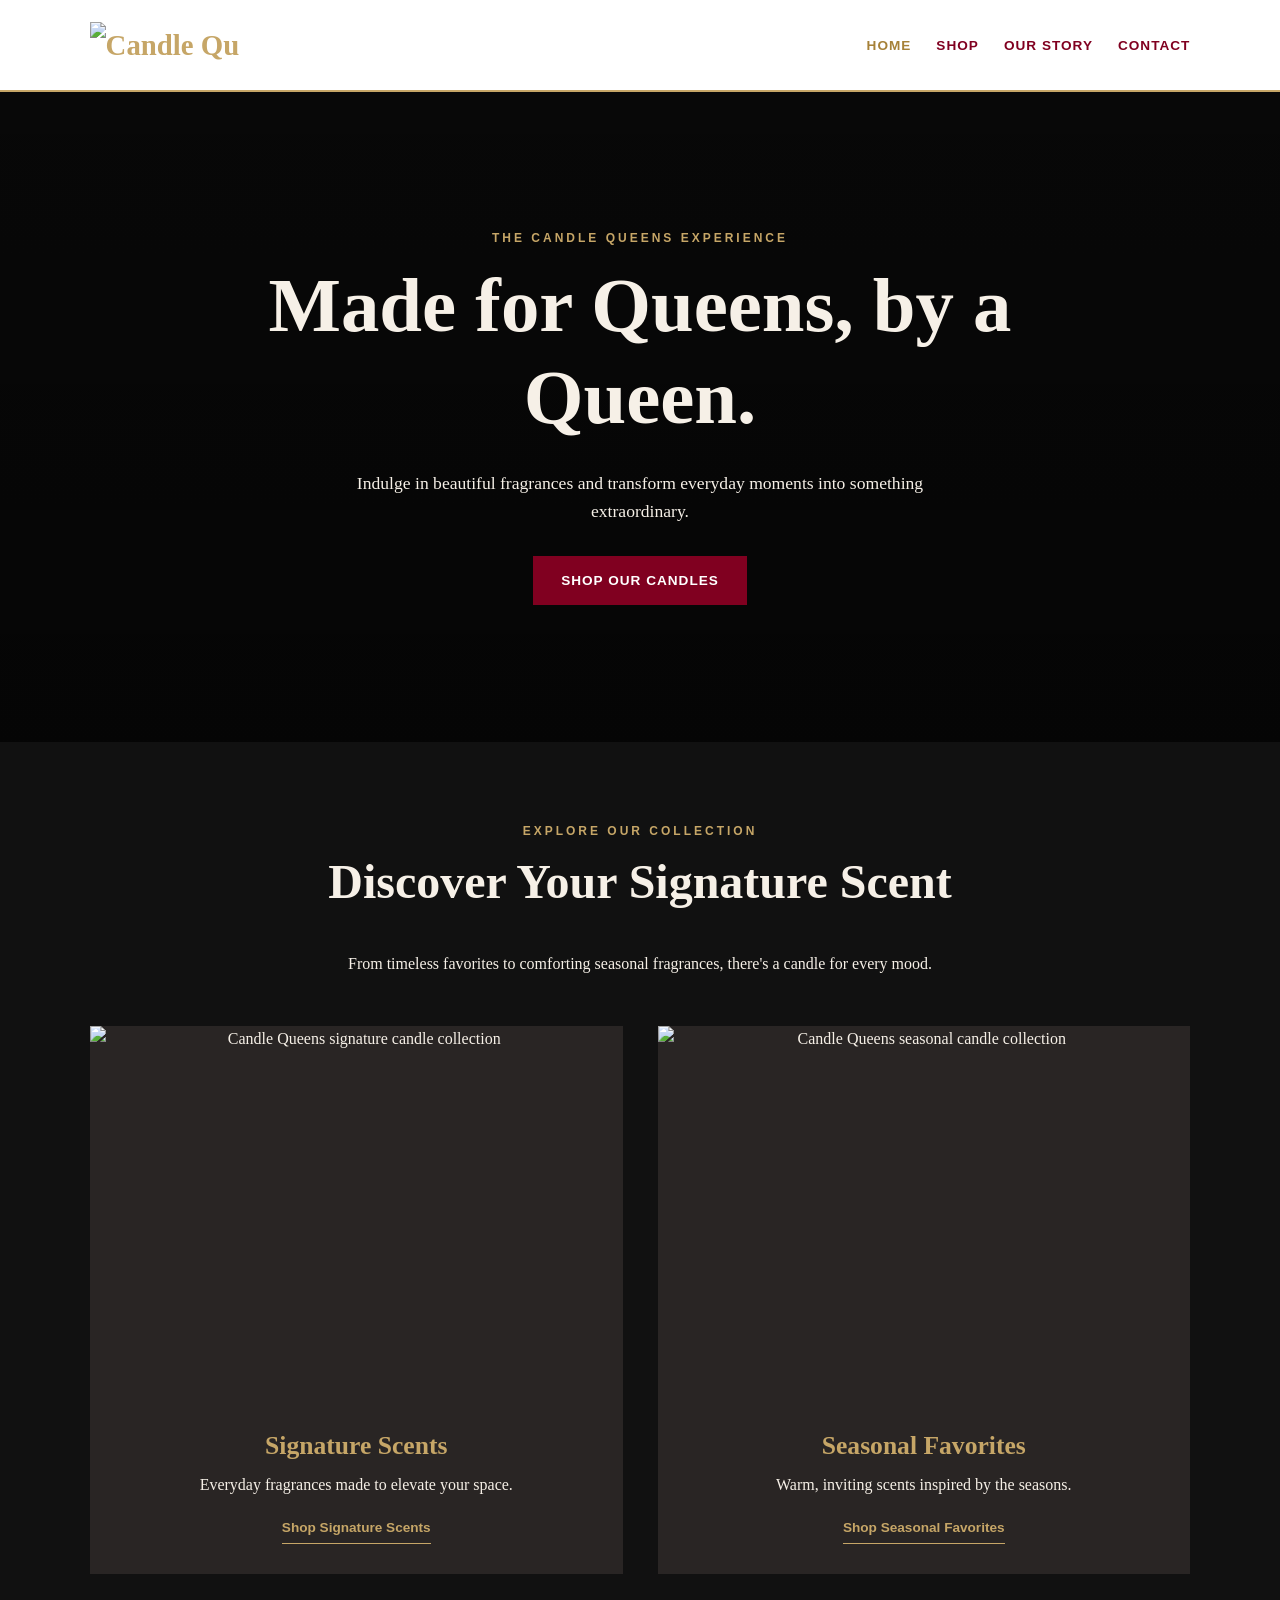
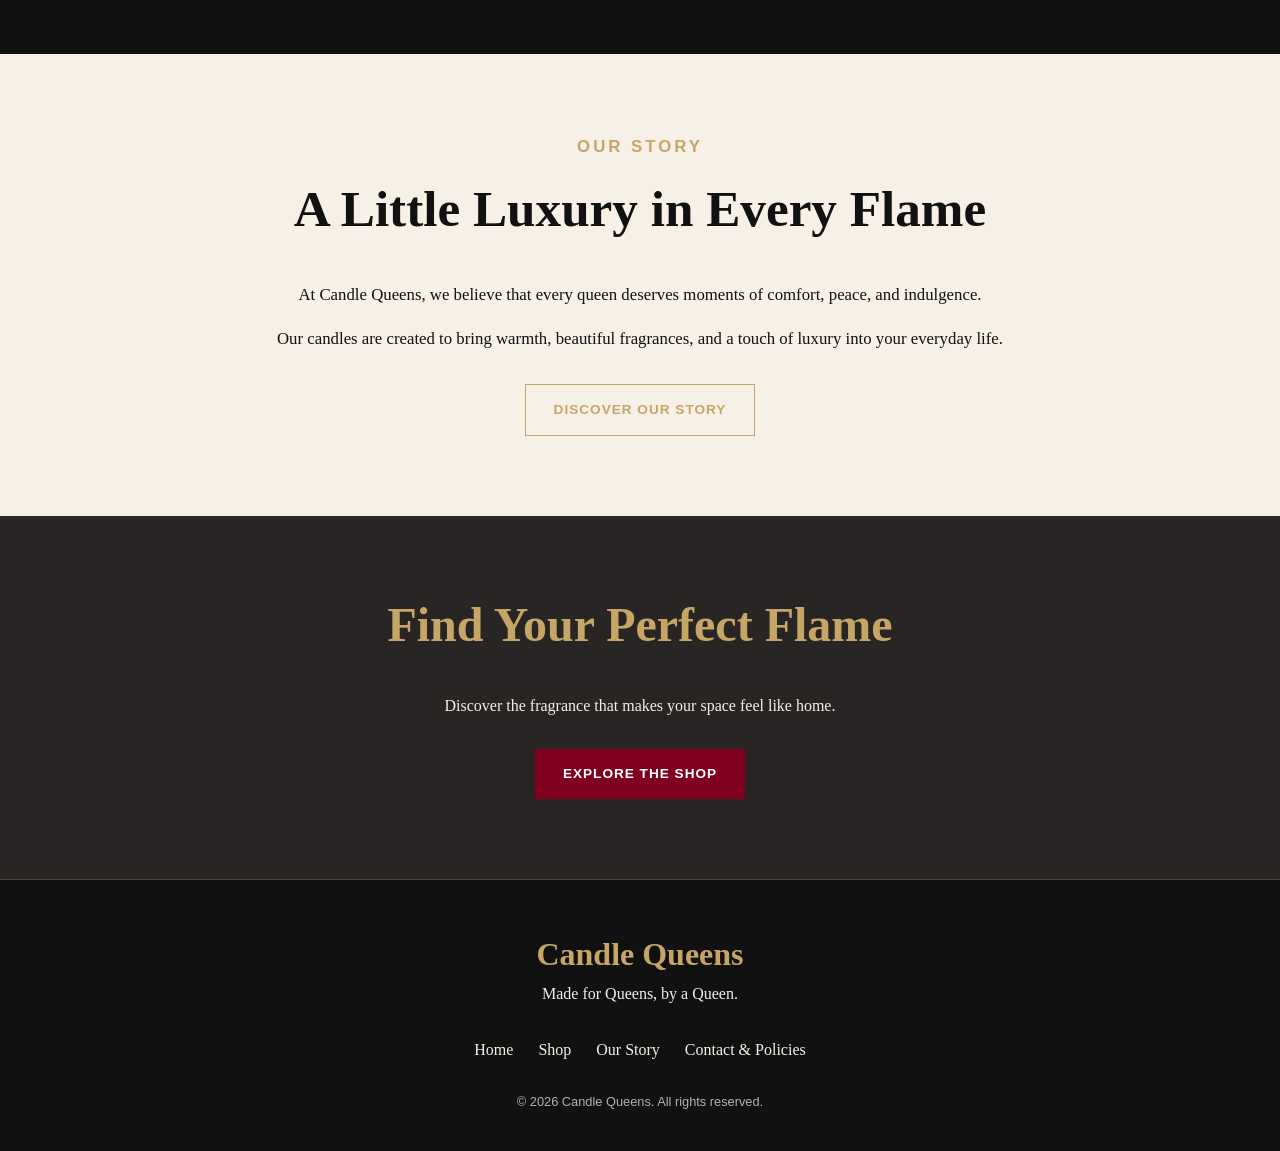
==== index.html @ fd41ad69 "Add files via upload" ====
<!DOCTYPE html>
<html lang="en">
<head>
  <meta charset="UTF-8">
  <meta name="viewport" content="width=device-width, initial-scale=1.0">
  <meta name="description" content="Discover luxury handcrafted candles from Candle Queens. Made for Queens, by a Queen.">
  <title>Candle Queens | Luxury Candles</title>
  <link rel="stylesheet" href="styles.css">
</head>

<body>

  <!-- HEADER -->
  <header class="site-header">
    <a href="index.html" class="brand">
  <img src="images/candle-queen-logo.png"
       alt="Candle Queens logo"
       class="site-logo">
</a>

    <nav aria-label="Main navigation">
      <ul class="nav-links">
        <li><a href="index.html" aria-current="page">Home</a></li>
        <li><a href="shop.html">Shop</a></li>
        <li><a href="about.html">Our Story</a></li>
        <li><a href="contact.html">Contact</a></li>
      </ul>
    </nav>
  </header>

  <main>

    <!-- HERO SECTION -->
    <section class="hero" aria-labelledby="hero-title">
      <div class="hero-content">
        <p class="eyebrow">The Candle Queens Experience</p>
        <h1 id="hero-title">Made for Queens, by a Queen.</h1>
        <p>
          Indulge in beautiful fragrances and transform
          everyday moments into something extraordinary.
        </p>
        <a href="shop.html" class="btn btn-primary">Shop Our Candles</a>
      </div>
    </section>

    <!-- FEATURED COLLECTIONS -->
    <section class="featured" aria-labelledby="featured-title">
      <div class="section-heading">
        <p class="eyebrow">Explore Our Collection</p>
        <h2 id="featured-title">Discover Your Signature Scent</h2>
        <p>
          From timeless favorites to comforting seasonal fragrances,
          there's a candle for every mood.
        </p>
      </div>

      <div class="collection-grid">

        <article class="collection-card">
          <img
            src="images/Warm glow and floral ambiance.PNG"
            alt="Candle Queens signature candle collection"
            loading="lazy"
          >
          <h3>Signature Scents</h3>
          <p>Everyday fragrances made to elevate your space.</p>
          <a href="shop.html">Shop Signature Scents</a>
        </article>

        <article class="collection-card">
          <img
            src="images/SPICED PUMPKIN LATTE.png"
            alt="Candle Queens seasonal candle collection"
            loading="lazy"
          >
          <h3>Seasonal Favorites</h3>
          <p>Warm, inviting scents inspired by the seasons.</p>
          <a href="shop.html">Shop Seasonal Favorites</a>
        </article>

      </div>
    </section>

    <!-- BRAND STORY PREVIEW -->
    <section class="story-preview" aria-labelledby="story-title">
      <div class="story-content">
        <p class="eyebrow">Our Story</p>
        <h2 id="story-title">A Little Luxury in Every Flame</h2>
        <p>
          At Candle Queens, we believe that every queen deserves
          moments of comfort, peace, and indulgence.
        </p>
        <p>
          Our candles are created to bring warmth, beautiful
          fragrances, and a touch of luxury into your everyday life.
        </p>
        <a href="about.html" class="btn btn-secondary">Discover Our Story</a>
      </div>
    </section>

    <!-- CALL TO ACTION -->
    <section class="shop-cta" aria-labelledby="cta-title">
      <h2 id="cta-title">Find Your Perfect Flame</h2>
      <p>Discover the fragrance that makes your space feel like home.</p>
      <a href="shop.html" class="btn btn-primary">Explore the Shop</a>
    </section>

  </main>

  <!-- FOOTER -->
  <footer class="site-footer">
    <div class="footer-brand">
      <h2>Candle Queens</h2>
      <p>Made for Queens, by a Queen.</p>
    </div>

    <nav aria-label="Footer navigation">
      <ul class="footer-links">
        <li><a href="index.html">Home</a></li>
        <li><a href="shop.html">Shop</a></li>
        <li><a href="about.html">Our Story</a></li>
        <li><a href="contact.html">Contact & Policies</a></li>
      </ul>
    </nav>

    <p class="copyright">&copy; 2026 Candle Queens. All rights reserved.</p>
  </footer>

</body>
</html>
---- styles.css ----
/* =========================
   CANDLE QUEENS
   LUXURY BOUTIQUE STYLES
========================= */

:root {
  --black: #111111;
  --charcoal: #292524;
  --burgundy: #800020;
  --gold: #C6A667;
  --cream: #F6F0E7;
  --white: #FFFFFF;
}

* {
  box-sizing: border-box;
}

html {
  scroll-behavior: smooth;
}

body {
  margin: 0;
  background-color: var(--black);
  color: var(--cream);
  font-family: Georgia, "Times New Roman", serif;
  line-height: 1.6;
}

img {
  display: block;
  max-width: 100%;
}

a {
  color: inherit;
  text-decoration: none;
}

a:focus-visible {
  outline: 2px solid var(--gold);
  outline-offset: 4px;
}

h1,
h2,
h3,
p {
  margin-top: 0;
}

h1,
h2,
h3 {
  line-height: 1.2;
}

section {
  padding: 80px 7%;
}

.eyebrow {
  color: var(--gold);
  font-family: Arial, sans-serif;
  font-size: 0.75rem;
  font-weight: bold;
  letter-spacing: 3px;
  text-transform: uppercase;
}

/* HEADER */

.site-header {
  display: flex;
  align-items: center;
  justify-content: space-between;
  gap: 24px;
  padding: 22px 7%;
  background-color: #FFFFFF;
  border-bottom: 2px solid var(--gold);
}

.brand {
  color: var(--gold);
  font-size: 1.8rem;
  font-weight: bold;
  white-space: nowrap;
}

.nav-links,
.footer-links {
  display: flex;
  flex-wrap: wrap;
  gap: 25px;
  list-style: none;
  padding: 0;
  margin: 0;
}

.nav-links a {
  color: var(--burgundy);
  font-family: Arial, sans-serif;
  font-size: 0.85rem;
  font-weight: bold;
  letter-spacing: 1px;
  text-transform: uppercase;
  transition: color 0.3s ease;
}

.nav-links a:hover,
.nav-links a[aria-current="page"] {
  color: #A68138;
}

/* BUTTONS */

.btn {
  display: inline-block;
  padding: 14px 28px;
  font-family: Arial, sans-serif;
  font-size: 0.85rem;
  font-weight: bold;
  letter-spacing: 1px;
  text-align: center;
  text-transform: uppercase;
  transition: background-color 0.3s ease,
              color 0.3s ease,
              transform 0.3s ease;
}

.btn:hover {
  transform: translateY(-2px);
}

.btn-primary {
  background-color: var(--burgundy);
  color: var(--white);
}

.btn-primary:hover {
  background-color: var(--cream);
}

.btn-secondary {
  border: 1px solid var(--gold);
  color: var(--gold);
}

.btn-secondary:hover {
  background-color: var(--gold);
  color: var(--black);
}

/* HERO */

.hero {
  min-height: 650px;
  display: flex;
  align-items: center;
  justify-content: center;
  text-align: center;
  padding: 100px 7%;
  background:
    linear-gradient(
      rgba(0, 0, 0, 0.55),
      rgba(0, 0, 0, 0.7)
    ),
    url("images/hero-candle.jpg") center / cover no-repeat;
}

.hero-content {
  max-width: 780px;
}

.hero h1 {
  font-size: clamp(2.5rem, 6vw, 5rem);
  margin-bottom: 25px;
}

.hero-content > p:not(.eyebrow) {
  max-width: 580px;
  margin: 0 auto 30px;
  font-size: 1.1rem;
}

/* FEATURED COLLECTIONS */

.featured {
  background-color: var(--black);
}

.section-heading {
  max-width: 720px;
  margin: 0 auto 50px;
  text-align: center;
}

.section-heading h2 {
  font-size: clamp(2rem, 4vw, 3rem);
}

.collection-grid {
  display: grid;
  grid-template-columns: repeat(2, minmax(0, 1fr));
  gap: 35px;
  max-width: 1100px;
  margin: 0 auto;
}

.collection-card {
  background-color: var(--charcoal);
  padding-bottom: 30px;
  text-align: center;
}

.collection-card img {
  width: 100%;
  height: 380px;
  object-fit: cover;
}

.collection-card h3 {
  color: var(--gold);
  font-size: 1.6rem;
  margin: 25px 15px 10px;
}

.collection-card p {
  padding: 0 20px;
}

.collection-card a {
  display: inline-block;
  color: var(--gold);
  font-family: Arial, sans-serif;
  font-size: 0.85rem;
  font-weight: bold;
  border-bottom: 1px solid var(--gold);
  padding-bottom: 5px;
}

.collection-card a:hover {
  color: var(--cream);
  border-color: var(--cream);
}

/* BRAND STORY */

.story-preview {
  background-color: var(--cream);
  color: var(--black);
  text-align: center;
}

.story-content {
  max-width: 750px;
  margin: 0 auto;
}

.story-content h2 {
  font-size: clamp(2rem, 4vw, 3.2rem);
}

.story-content p {
  font-size: 1.05rem;
}

.story-content .btn {
  margin-top: 15px;
}

/* SHOP CALL TO ACTION */

.shop-cta {
  background-color: var(--charcoal);
  text-align: center;
}

.shop-cta h2 {
  color: var(--gold);
  font-size: clamp(2rem, 4vw, 3rem);
}

.shop-cta p {
  margin-bottom: 30px;
}

/* FOOTER */

.site-footer {
  padding: 55px 7% 25px;
  text-align: center;
  border-top: 1px solid rgba(198, 166, 103, 0.35);
}

.footer-brand h2 {
  color: var(--gold);
  font-size: 2rem;
  margin-bottom: 8px;
}

.footer-links {
  justify-content: center;
  margin: 30px 0;
}

.footer-links a:hover {
  color: var(--gold);
}

.copyright {
  color: #B8B0A5;
  font-family: Arial, sans-serif;
  font-size: 0.8rem;
}

/* TABLET */

@media (max-width: 900px) {
  .site-header {
    flex-direction: column;
    text-align: center;
  }

  .nav-links {
    justify-content: center;
  }

  .hero {
    min-height: 550px;
  }

  .collection-card img {
    height: 300px;
  }
}

/* MOBILE */

@media (max-width: 600px) {
  section {
    padding: 55px 5%;
  }

  .site-header {
    padding: 20px 5%;
  }

  .brand {
    font-size: 1.6rem;
  }

  .nav-links {
    gap: 12px 18px;
  }

  .nav-links a {
    font-size: 0.75rem;
  }

  .hero {
    min-height: 500px;
    padding: 70px 5%;
  }

  .hero h1 {
    font-size: 2.5rem;
  }

  .hero-content > p:not(.eyebrow) {
    font-size: 1rem;
  }

  .collection-grid {
    grid-template-columns: 1fr;
    gap: 25px;
  }

  .collection-card img {
    height: 320px;
  }

  .footer-links {
    gap: 15px;
  }

  .btn {
    padding: 13px 22px;
  }
}

/* SMALL PHONES */

@media (max-width: 360px) {
  .brand {
    font-size: 1.4rem;
  }

  .nav-links {
    gap: 10px;
  }

  .nav-links a {
    font-size: 0.7rem;
  }

  .hero h1 {
    font-size: 2.1rem;
  }
}

.site-logo {
  display: block;
  width: 150px;
  max-width: 100%;
  height: auto;
}

@media (max-width: 600px) {
  .site-logo {
    width: 120px;
  }
}


/* ===================================
   CANDLE QUEENS - SHOP PAGE
=================================== */

/* SHOP INTRODUCTION */

.shop-intro {
  background-color: var(--black);
  text-align: center;
  padding: 75px 7% 45px;
}

.shop-intro h1 {
  color: var(--cream);
  font-size: clamp(2.2rem, 5vw, 3.8rem);
  margin-bottom: 15px;
}

.shop-intro > p:last-child {
  max-width: 650px;
  margin: 0 auto;
  color: var(--cream);
}

/* SHOP SECTIONS */

.shop-section {
  background-color: var(--black);
  padding: 55px 7% 75px;
}

.shop-section .section-heading {
  margin-bottom: 40px;
}

.shop-section .section-heading h2 {
  color: var(--gold);
}

/* PRODUCT GRID */

.product-grid {
  display: grid;
  grid-template-columns: repeat(3, minmax(0, 1fr));
  gap: 30px;
  max-width: 1200px;
  margin: 0 auto;
  align-items: stretch;
}

/* PRODUCT CARDS */

.product-card {
  background-color: var(--cream);
  color: var(--black);
  border: 1px solid var(--gold);
  border-radius: 12px;
  padding: 18px;
  display: flex;
  flex-direction: column;
  text-align: center;
  box-shadow: 0 8px 25px rgba(0, 0, 0, 0.2);
  transition: transform 0.3s ease,
              box-shadow 0.3s ease;
}

.product-card:hover {
  transform: translateY(-5px);
  box-shadow: 0 12px 30px rgba(198, 166, 103, 0.2);
}

/* KEEP IMAGES CONSISTENT */

.product-card img {
  width: 100%;
  height: 230px;
  object-fit: contain;
  background-color: #EEE8DF;
  border-radius: 8px;
  margin-bottom: 18px;
}

/* PRODUCT INFORMATION */

.product-card h3 {
  color: var(--burgundy);
  font-size: 1.4rem;
  margin-bottom: 10px;
}

.product-card > p:not(.product-price) {
  color: #514B46;
  font-size: 0.95rem;
  margin-bottom: 18px;
}

.product-price {
  color: var(--burgundy);
  font-family: Arial, sans-serif;
  font-size: 1.15rem;
  font-weight: bold;
  margin-top: auto;
  margin-bottom: 12px;
}

/* DROPDOWN LABELS */

.product-card label {
  display: block;
  color: var(--burgundy);
  font-family: Arial, sans-serif;
  font-size: 0.8rem;
  font-weight: bold;
  letter-spacing: 0.5px;
  text-align: left;
  margin-bottom: 7px;
}

/* DROPDOWN MENUS */

.product-card select {
  width: 100%;
  min-width: 0;
  padding: 12px 38px 12px 14px;
  margin-bottom: 18px;
  background-color: #FFFFFF;
  color: var(--black);
  border: 1.5px solid var(--gold);
  border-radius: 6px;
  font-family: Arial, sans-serif;
  font-size: 0.9rem;
  cursor: pointer;
  appearance: none;

  background-image: url("data:image/svg+xml,%3Csvg xmlns='http://www.w3.org/2000/svg' width='16' height='16' viewBox='0 0 24 24' fill='none' stroke='%23800020' stroke-width='2.5' stroke-linecap='round' stroke-linejoin='round'%3E%3Cpath d='m6 9 6 6 6-6'/%3E%3C/svg%3E");
  background-repeat: no-repeat;
  background-position: right 12px center;
  background-size: 16px;
}

.product-card select:hover {
  border-color: var(--burgundy);
}

.product-card select:focus-visible {
  outline: 2px solid var(--burgundy);
  outline-offset: 3px;
}

.product-card select option {
  background-color: #FFFFFF;
  color: var(--black);
}

/* TABLET */

@media (max-width: 900px) {
  .product-grid {
    grid-template-columns: repeat(2, minmax(0, 1fr));
    gap: 22px;
  }

  .product-card img {
    height: 210px;
  }
}

/* MOBILE */

@media (max-width: 600px) {
  .shop-intro {
    padding: 55px 5% 30px;
  }

  .shop-section {
    padding: 40px 5% 55px;
  }

  .product-grid {
    grid-template-columns: 1fr;
    gap: 22px;
  }

  .product-card {
    padding: 15px;
  }

  .product-card img {
    height: 250px;
  }

  .product-card h3 {
    font-size: 1.3rem;
  }

  .product-card select {
    font-size: 1rem;
  }
}


/* ====================================
   CANDLE QUEENS - OUR STORY PAGE
==================================== */

/* PAGE INTRODUCTION */

.about-intro {
  background: linear-gradient(135deg, #111111, #32151D);
  text-align: center;
  padding: 90px 7%;
  border-bottom: 1px solid var(--gold);
}

.about-intro h1 {
  color: var(--cream);
  font-size: clamp(2.5rem, 6vw, 4.5rem);
  margin-bottom: 20px;
}

.about-intro > p:last-child {
  color: var(--cream);
  font-size: 1.1rem;
  max-width: 650px;
  margin: 0 auto;
}

/* MAIN BRAND STORY */

.about-story {
  display: grid;
  grid-template-columns: repeat(2, minmax(0, 1fr));
  align-items: center;
  gap: 60px;
  background-color: var(--black);
  padding: 90px 7%;
}

.about-story-image img {
  width: 100%;
  height: 500px;
  object-fit: cover;
  border-radius: 12px;
  border: 2px solid var(--gold);
}

.about-story-content {
  max-width: 600px;
}

.about-story-content h2 {
  color: var(--gold);
  font-size: clamp(2rem, 4vw, 3.2rem);
  margin-bottom: 25px;
}

.about-story-content p:not(.eyebrow) {
  color: var(--cream);
  font-size: 1.05rem;
  line-height: 1.9;
  margin-bottom: 20px;
}

/* BRAND VALUES */

.about-values {
  background-color: var(--cream);
  color: var(--black);
  padding: 85px 7%;
}

.about-values .section-heading h2 {
  color: var(--burgundy);
}

.about-values .eyebrow {
  color: var(--burgundy);
}

.values-grid {
  display: grid;
  grid-template-columns: repeat(3, minmax(0, 1fr));
  gap: 25px;
  max-width: 1150px;
  margin: 0 auto;
}

.value-card {
  background-color: #FFFFFF;
  border: 1px solid var(--gold);
  border-radius: 10px;
  padding: 35px 25px;
  text-align: center;
  box-shadow: 0 5px 20px rgba(0, 0, 0, 0.06);
  transition: transform 0.3s ease,
              box-shadow 0.3s ease;
}

.value-card:hover {
  transform: translateY(-5px);
  box-shadow: 0 10px 25px rgba(128, 0, 32, 0.12);
}

.value-card h3 {
  color: var(--burgundy);
  font-size: 1.6rem;
  margin-bottom: 15px;
}

.value-card p {
  color: #514B46;
  font-size: 0.95rem;
  margin-bottom: 0;
}

/* BRAND EXPERIENCE */

.about-experience {
  display: grid;
  grid-template-columns: repeat(2, minmax(0, 1fr));
  align-items: center;
  gap: 60px;
  background-color: var(--charcoal);
  padding: 90px 7%;
}

.about-experience-content {
  max-width: 600px;
}

.about-experience-content h2 {
  color: var(--gold);
  font-size: clamp(2rem, 4vw, 3.2rem);
  margin-bottom: 25px;
}

.about-experience-content p:not(.eyebrow) {
  color: var(--cream);
  font-size: 1.05rem;
  line-height: 1.9;
  margin-bottom: 30px;
}

.about-experience-image img {
  width: 100%;
  height: 500px;
  object-fit: cover;
  border-radius: 12px;
  border: 2px solid var(--gold);
}

/* FINAL MESSAGE */

.about-closing {
  background: linear-gradient(135deg, #32151D, #111111);
  text-align: center;
  padding: 90px 7%;
  border-top: 1px solid var(--gold);
}

.about-closing h2 {
  color: var(--gold);
  font-size: clamp(2rem, 4vw, 3.5rem);
  margin-bottom: 20px;
}

.about-closing > p:last-child {
  color: var(--cream);
  font-size: 1.1rem;
  margin-bottom: 0;
}

/* TABLET */

@media (max-width: 900px) {
  .about-story,
  .about-experience {
    gap: 35px;
  }

  .about-story-image img,
  .about-experience-image img {
    height: 380px;
  }

  .values-grid {
    gap: 15px;
  }

  .value-card {
    padding: 25px 18px;
  }
}

/* MOBILE */

@media (max-width: 600px) {
  .about-intro,
  .about-closing {
    padding: 65px 5%;
  }

  .about-story,
  .about-experience {
    grid-template-columns: 1fr;
    gap: 30px;
    padding: 60px 5%;
  }

  .about-story-image img,
  .about-experience-image img {
    height: 330px;
  }

  .about-story-content,
  .about-experience-content {
    max-width: 100%;
  }

  .about-story-content h2,
  .about-experience-content h2 {
    font-size: 2rem;
  }

  .about-values {
    padding: 60px 5%;
  }

  .values-grid {
    grid-template-columns: 1fr;
    gap: 20px;
  }

  .value-card {
    padding: 28px 20px;
  }

  .about-experience-content {
    order: 1;
  }

  .about-experience-image {
    order: 2;
  }
}

/* SMALL PHONES */

@media (max-width: 360px) {
  .about-intro h1 {
    font-size: 2.3rem;
  }

  .about-story-image img,
  .about-experience-image img {
    height: 270px;
  }
}


/* ==========================================
   CANDLE QUEENS - CONTACT & POLICIES PAGE
========================================== */

/* CONTACT INTRODUCTION */

.contact-intro {
  background: linear-gradient(135deg, #111111, #32151D);
  text-align: center;
  padding: 85px 7%;
  border-bottom: 1px solid var(--gold);
}

.contact-intro h1 {
  color: var(--cream);
  font-size: clamp(2.3rem, 5vw, 4rem);
  margin-bottom: 20px;
}

.contact-intro > p:last-child {
  color: var(--cream);
  font-size: 1.05rem;
  max-width: 650px;
  margin: 0 auto;
  line-height: 1.8;
}

/* CONTACT SECTION */

.contact-section {
  background-color: var(--cream);
  padding: 90px 7%;
}

.contact-container {
  display: grid;
  grid-template-columns: 0.85fr 1.15fr;
  gap: 65px;
  max-width: 1200px;
  margin: 0 auto;
  align-items: start;
}

/* CONTACT INFORMATION */

.contact-info h2 {
  color: var(--burgundy);
  font-size: clamp(2rem, 4vw, 3rem);
  margin-bottom: 20px;
}

.contact-info > p:not(.eyebrow) {
  color: #514B46;
  line-height: 1.8;
  margin-bottom: 35px;
}

.contact-detail {
  border-left: 3px solid var(--gold);
  padding-left: 20px;
  margin-bottom: 30px;
}

.contact-detail h3 {
  color: var(--burgundy);
  font-size: 1.15rem;
  margin-bottom: 8px;
}

.contact-detail p {
  color: #514B46;
  line-height: 1.7;
}

.contact-detail a {
  color: var(--burgundy);
  text-decoration: none;
  overflow-wrap: anywhere;
  transition: color 0.3s ease;
}

.contact-detail a:hover {
  color: #A68138;
  text-decoration: underline;
}

/* CONTACT FORM CONTAINER */

.contact-form-wrapper {
  background-color: #FFFFFF;
  border: 1px solid var(--gold);
  border-radius: 14px;
  padding: 40px;
  box-shadow: 0 10px 35px rgba(0, 0, 0, 0.08);
}

.contact-form-wrapper h2 {
  color: var(--burgundy);
  font-size: 1.9rem;
  margin-bottom: 30px;
}

/* FORM FIELDS */

#contact-form .form-group {
  margin-bottom: 22px;
}

#contact-form label {
  display: block;
  color: var(--burgundy);
  font-family: Arial, sans-serif;
  font-size: 0.9rem;
  font-weight: bold;
  margin-bottom: 9px;
}

#contact-form input,
#contact-form textarea {
  display: block;
  width: 100%;
  max-width: 100%;
  box-sizing: border-box;
  background-color: #FFFDF9;
  color: #222222;
  border: 1.5px solid var(--gold);
  border-radius: 7px;
  padding: 14px 16px;
  font-family: Arial, sans-serif;
  font-size: 1rem;
  line-height: 1.5;
  transition: border-color 0.3s ease,
              box-shadow 0.3s ease;
}

#contact-form textarea {
  resize: vertical;
  min-height: 160px;
}

#contact-form input:hover,
#contact-form textarea:hover {
  border-color: var(--burgundy);
}

#contact-form input:focus,
#contact-form textarea:focus {
  outline: none;
  border-color: var(--burgundy);
  box-shadow: 0 0 0 3px rgba(128, 0, 32, 0.12);
}

/* SEND MESSAGE BUTTON */

#contact-form button {
  width: 100%;
  background-color: var(--burgundy);
  color: #FFFFFF;
  border: 1px solid var(--burgundy);
  border-radius: 7px;
  padding: 15px 25px;
  font-family: Arial, sans-serif;
  font-size: 1rem;
  font-weight: bold;
  letter-spacing: 1px;
  cursor: pointer;
  transition: background-color 0.3s ease,
              color 0.3s ease,
              transform 0.3s ease;
}

#contact-form button:hover {
  background-color: var(--gold);
  border-color: var(--gold);
  color: #111111;
  transform: translateY(-2px);
}

#contact-form button:focus-visible {
  outline: 3px solid var(--burgundy);
  outline-offset: 3px;
}

.form-note {
  color: #68615C;
  font-size: 0.8rem;
  line-height: 1.6;
  text-align: center;
  margin-top: 15px;
}

/* STORE POLICIES */

.policies-section {
  background-color: var(--black);
  padding: 90px 7%;
}

.policies-section .section-heading {
  text-align: center;
  margin-bottom: 45px;
}

.policies-section .section-heading h2 {
  color: var(--gold);
  font-size: clamp(2rem, 4vw, 3.2rem);
}

.policies-section .section-heading p:last-child {
  color: var(--cream);
}

/* EXPANDABLE POLICY CARDS */

.policies-container {
  max-width: 950px;
  margin: 0 auto;
}

.policy-item {
  background-color: var(--cream);
  border: 1px solid var(--gold);
  border-radius: 10px;
  margin-bottom: 18px;
  overflow: hidden;
}

.policy-item summary {
  position: relative;
  display: block;
  color: var(--burgundy);
  font-family: Arial, sans-serif;
  font-size: 1.1rem;
  font-weight: bold;
  padding: 23px 55px 23px 25px;
  cursor: pointer;
  list-style: none;
  transition: background-color 0.3s ease;
}

.policy-item summary::-webkit-details-marker {
  display: none;
}

.policy-item summary::after {
  content: "+";
  position: absolute;
  right: 25px;
  top: 50%;
  transform: translateY(-50%);
  color: var(--burgundy);
  font-size: 1.6rem;
  font-weight: normal;
}

.policy-item[open] summary::after {
  content: "−";
}

.policy-item summary:hover {
  background-color: #F1E5D8;
}

.policy-item summary:focus-visible {
  outline: 3px solid var(--burgundy);
  outline-offset: -4px;
}

.policy-item[open] summary {
  border-bottom: 1px solid var(--gold);
}

/* POLICY CONTENT */

.policy-content {
  padding: 25px 30px 35px;
  color: #3D3935;
  font-family: Arial, sans-serif;
  line-height: 1.8;
}

.policy-content h3 {
  color: var(--burgundy);
  font-size: 1.15rem;
  margin: 25px 0 10px;
}

.policy-content h3:first-child {
  margin-top: 0;
}

.policy-content p {
  margin-bottom: 16px;
}

.policy-content ul {
  padding-left: 25px;
  margin-bottom: 20px;
}

.policy-content li {
  margin-bottom: 10px;
}

.policy-content a {
  color: var(--burgundy);
  overflow-wrap: anywhere;
}

.policy-content a:hover {
  color: #A68138;
}

/* WHOLESALE SECTION */

.wholesale-section {
  background: linear-gradient(135deg, #32151D, #111111);
  text-align: center;
  padding: 85px 7%;
  border-top: 1px solid var(--gold);
}

.wholesale-section h2 {
  color: var(--gold);
  font-size: clamp(2rem, 4vw, 3.2rem);
  margin-bottom: 20px;
}

.wholesale-section > p:not(.eyebrow) {
  color: var(--cream);
  max-width: 650px;
  margin: 0 auto 30px;
  line-height: 1.8;
}

.wholesale-section .btn {
  display: inline-block;
  text-decoration: none;
}

/* TABLET */

@media (max-width: 900px) {
  .contact-container {
    grid-template-columns: 1fr;
    gap: 40px;
  }

  .contact-form-wrapper {
    padding: 35px;
  }
}

/* MOBILE */

@media (max-width: 600px) {
  .contact-intro {
    padding: 60px 5%;
  }

  .contact-section,
  .policies-section {
    padding: 60px 5%;
  }

  .contact-container {
    gap: 30px;
  }

  .contact-form-wrapper {
    padding: 24px 18px;
  }

  .contact-form-wrapper h2 {
    font-size: 1.6rem;
  }

  .policy-item summary {
    font-size: 0.95rem;
    padding: 20px 45px 20px 16px;
  }

  .policy-item summary::after {
    right: 16px;
  }

  .policy-content {
    padding: 20px 18px 25px;
    font-size: 0.92rem;
  }

  .wholesale-section {
    padding: 65px 5%;
  }
}

/* SMALL PHONES */

@media (max-width: 360px) {
  .contact-form-wrapper {
    padding: 20px 14px;
  }

  .policy-item summary {
    font-size: 0.9rem;
  }
}
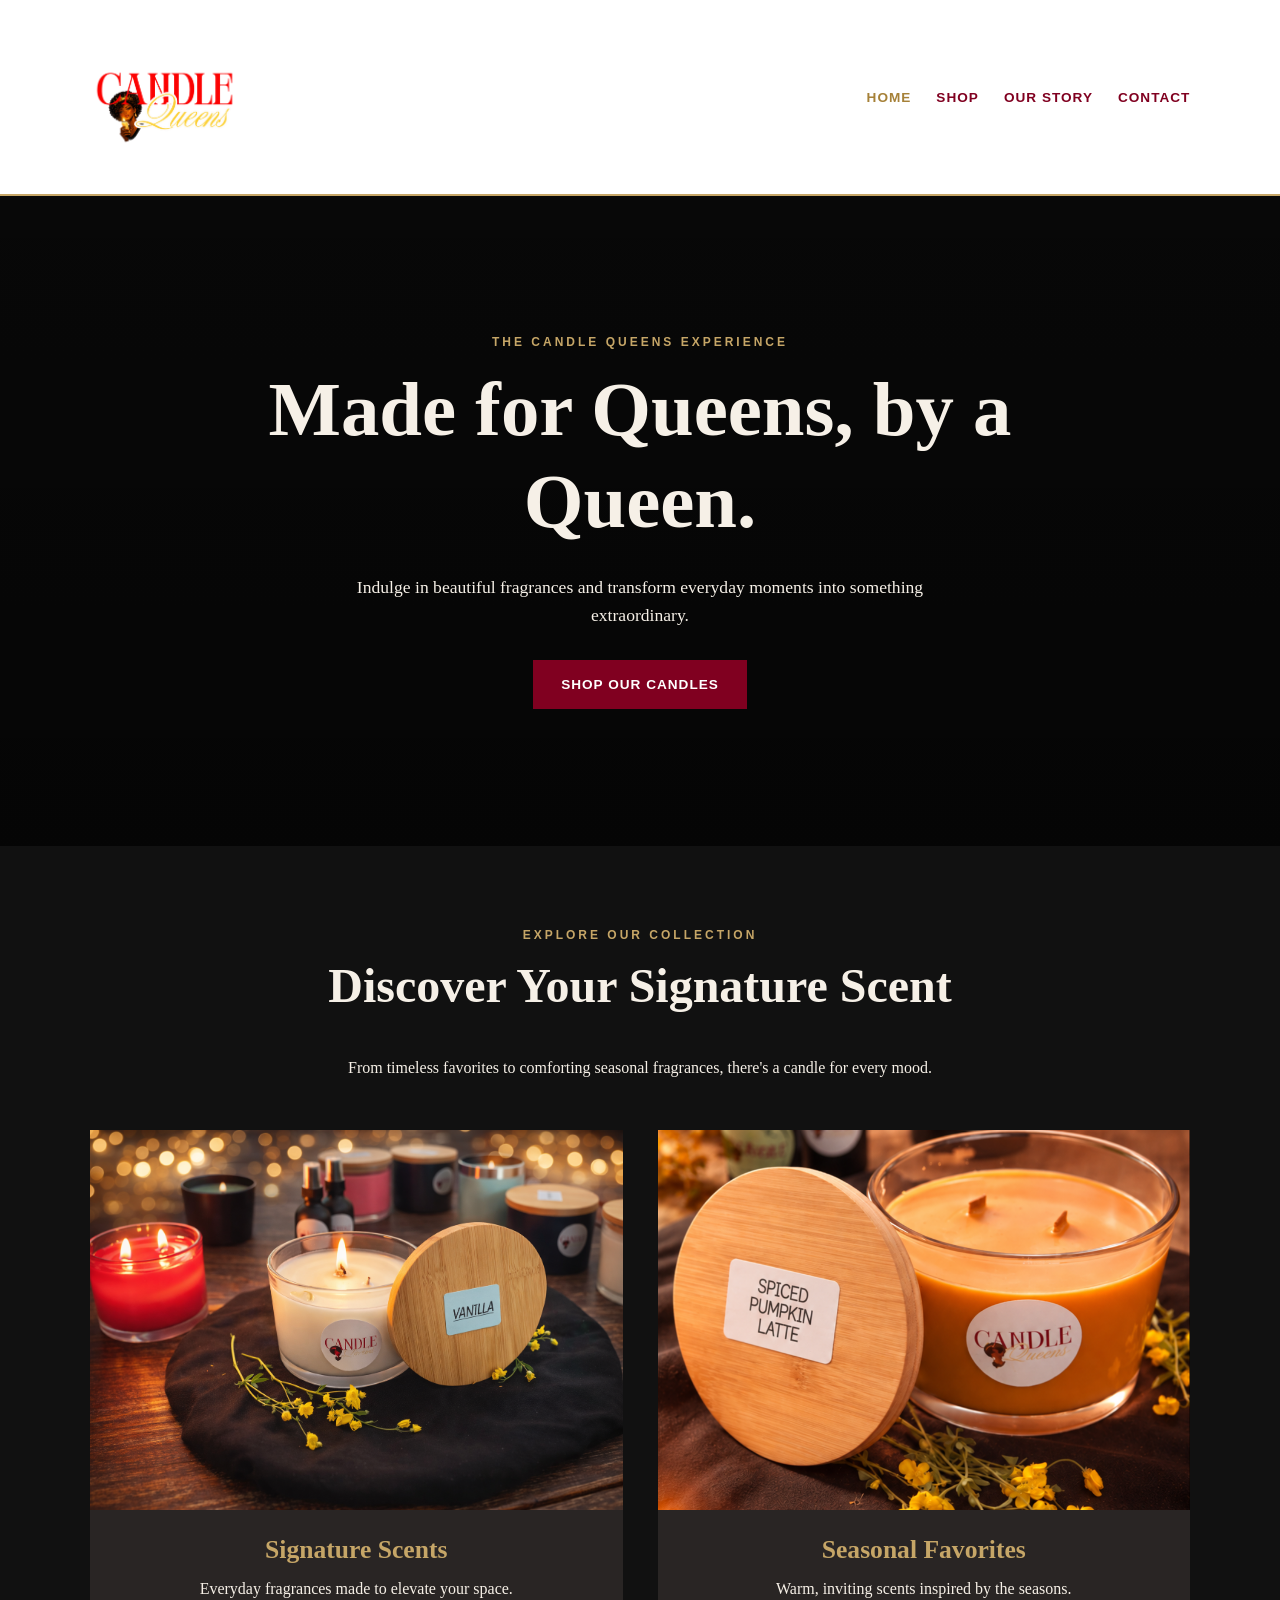
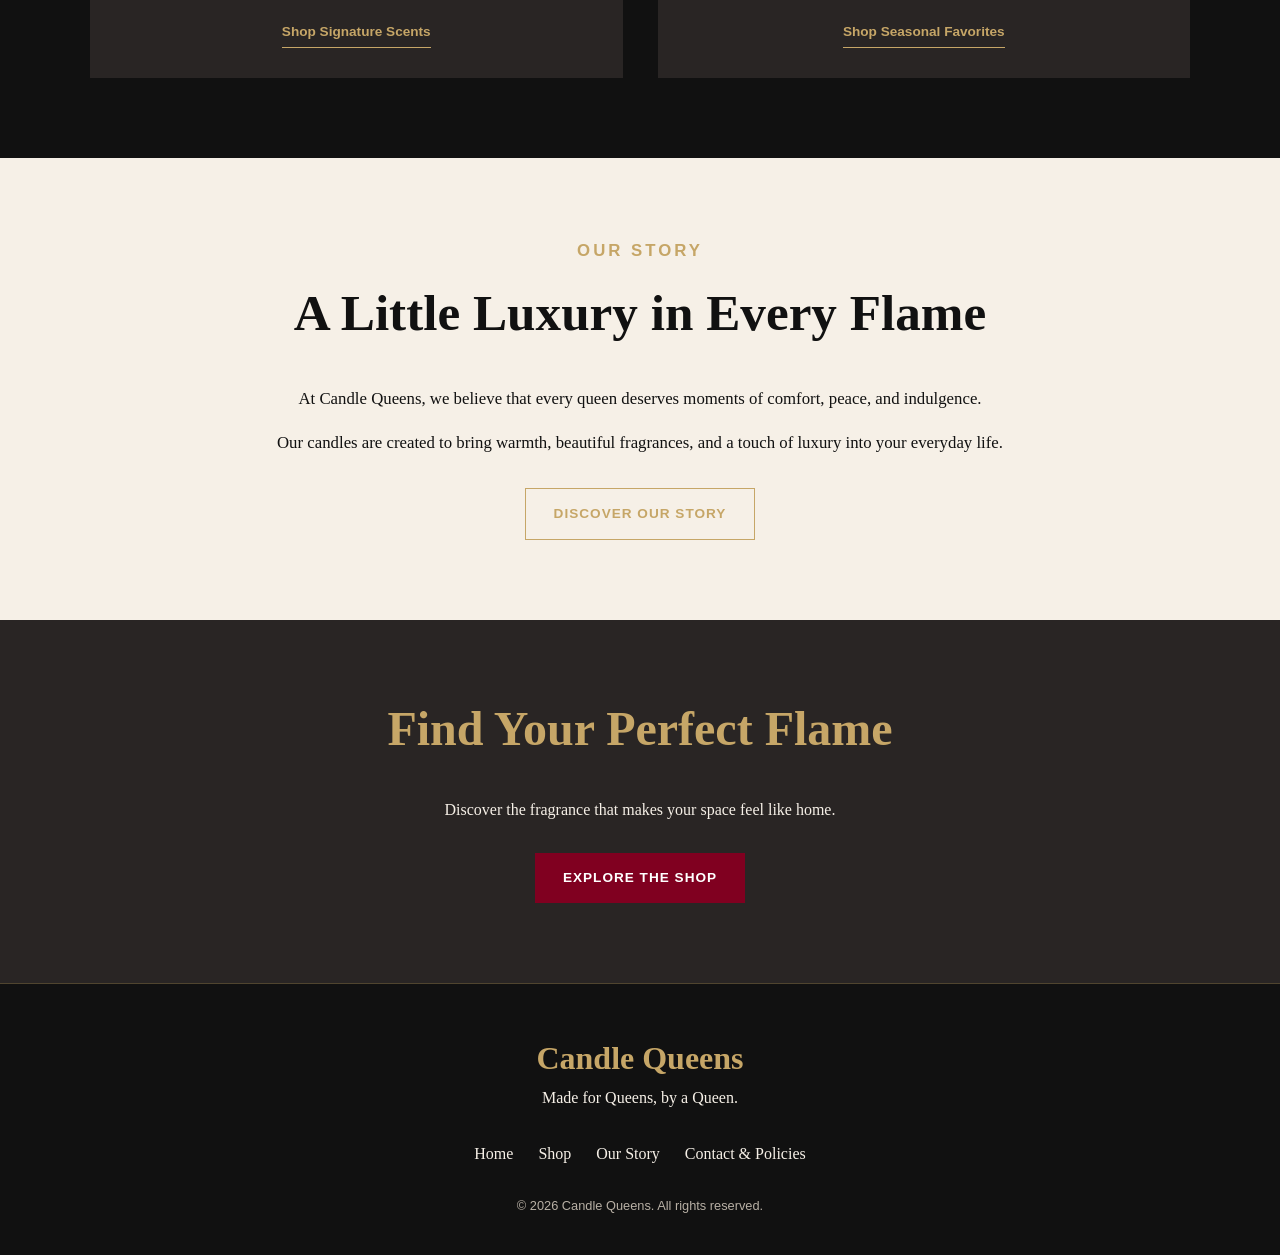
==== commit f5d7e9e0: "Add files via upload" ====
--- a/index.html
+++ b/index.html
@@ -59,7 +59,7 @@
 
         <article class="collection-card">
           <img
-            src="images/Warm glow and floral ambiance.PNG"
+            src="images/vanilla.PNG"
             alt="Candle Queens signature candle collection"
             loading="lazy"
           >
